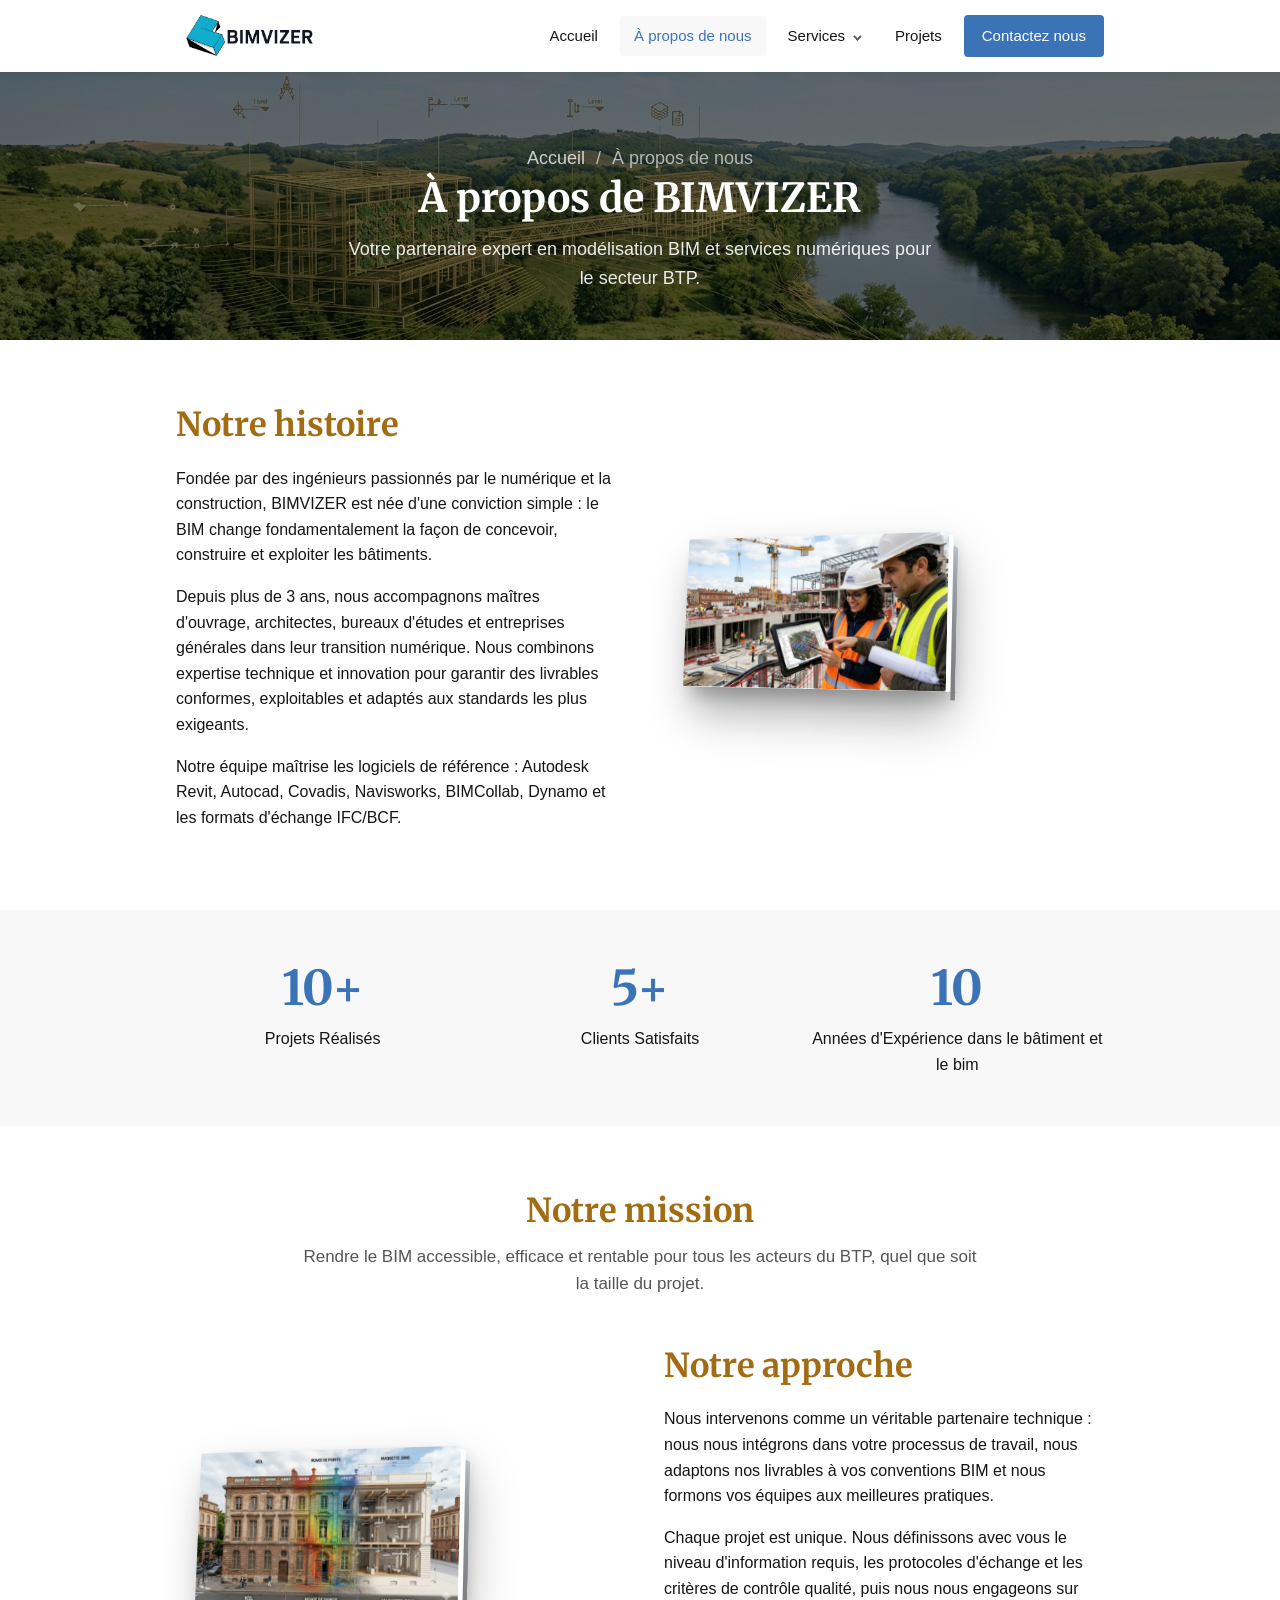
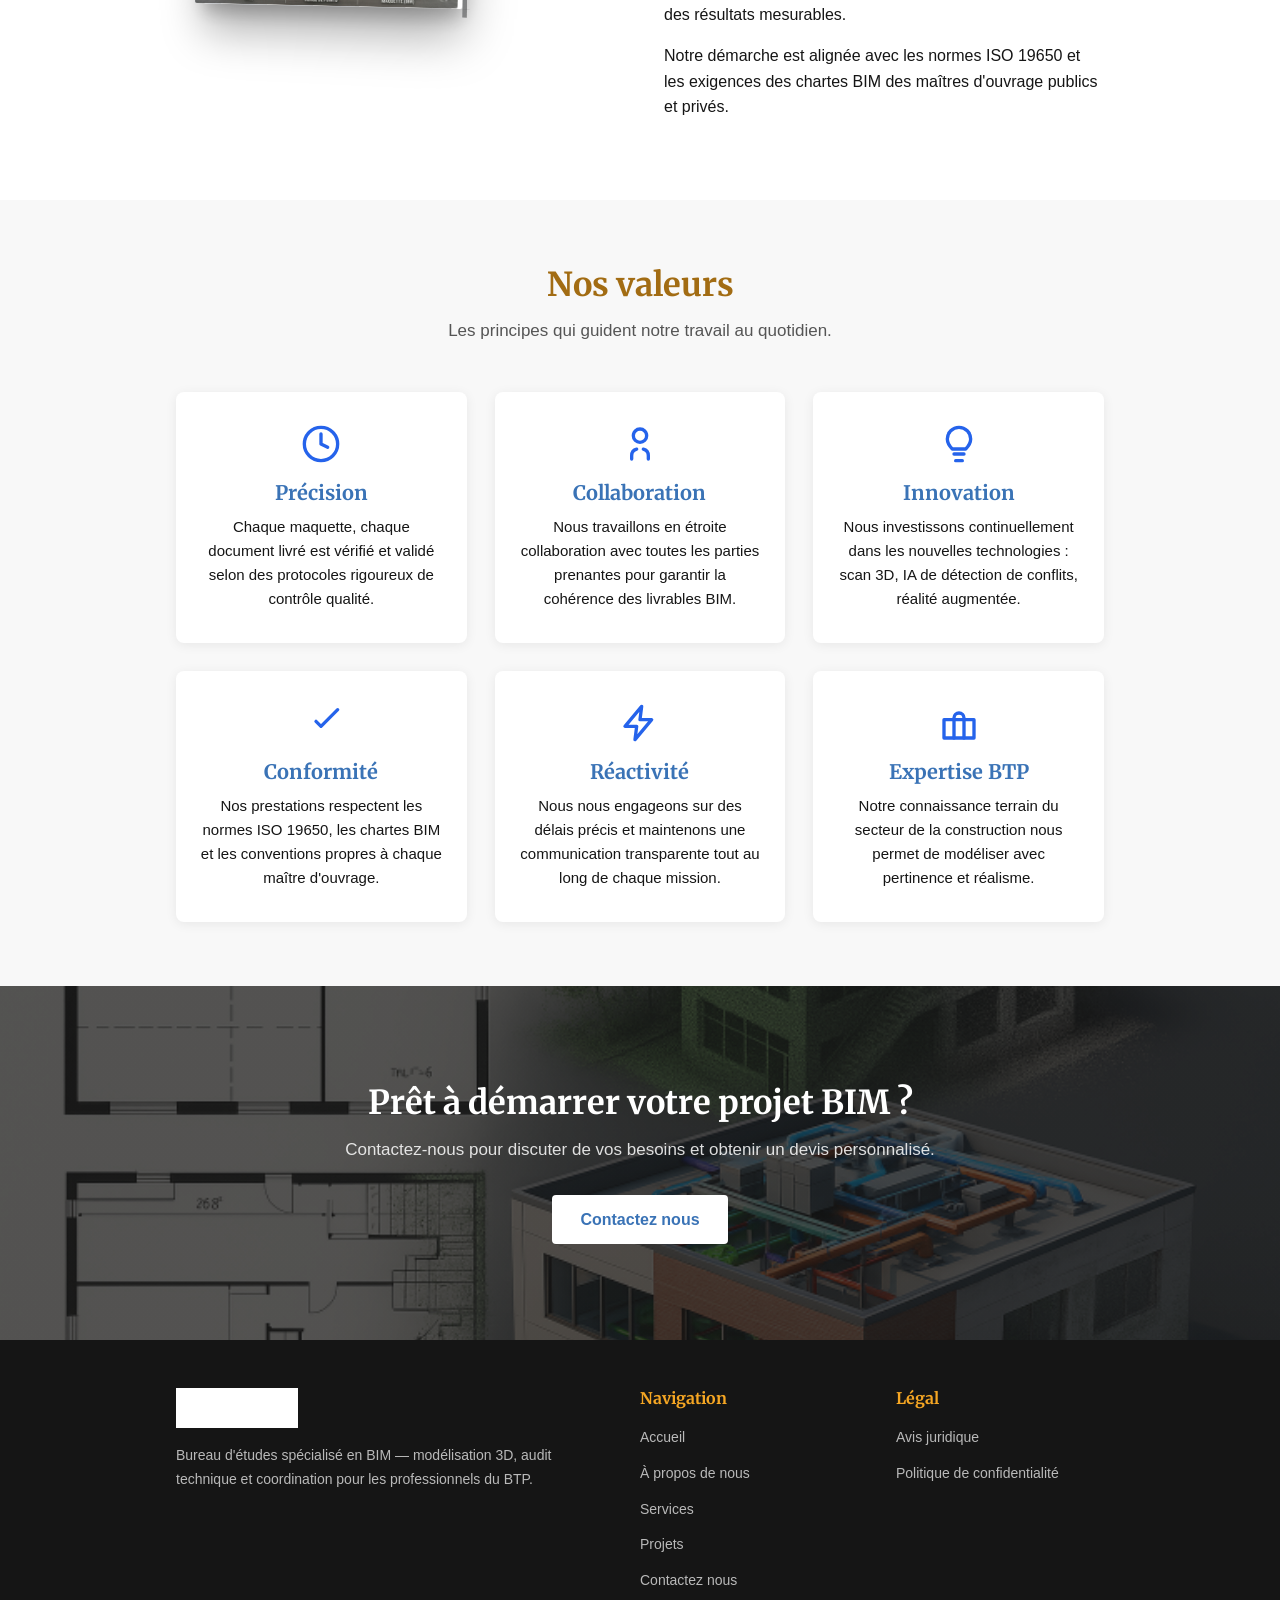
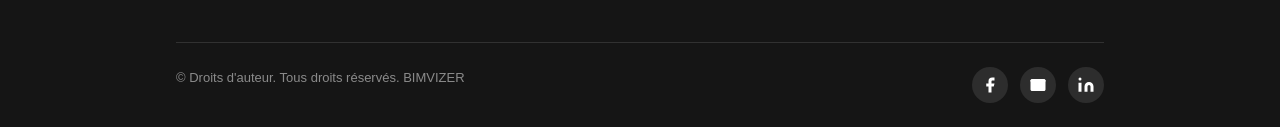
==== pages/a-propos.html @ ee9e4ab6 "ajout site BIMVIZER" ====
<!DOCTYPE html>
<html lang="fr-FR">
<head>
  <meta charset="UTF-8">
  <meta name="viewport" content="width=device-width, initial-scale=1">
  <title>À propos de nous — BIMVIZER</title>
  <meta name="description" content="Découvrez l'équipe et les valeurs de BIMVIZER, bureau d'études spécialisé en BIM.">
  <link rel="stylesheet" href="../css/style.css">
</head>
<body>

<!-- ===== HEADER ===== -->
<header class="site-header">
  <div class="header-inner">
    <a href="../index.html" class="logo-link">
      <img src="../assets/images/logo-nav.png" alt="BIMVIZER" height="48">
    </a>
    <input type="checkbox" id="nav-toggle" class="nav-toggle">
    <label for="nav-toggle" class="nav-toggle-label" aria-label="Menu">
      <span></span><span></span><span></span>
    </label>
    <nav class="site-nav" aria-label="Navigation principale">
      <a href="../index.html">Accueil</a>
      <a href="a-propos.html" class="active">À propos de nous</a>
      <div class="nav-dropdown">
        <a href="services.html">Services</a>
        <div class="nav-dropdown__menu">
          <a href="modelisation-3d.html">Modélisation 3D BIM</a>
          <a href="audit-bim.html">Audit & Contrôle qualité BIM</a>
          <a href="coordination-bim.html">Coordination BIM</a>
          <a href="services.html#releve">Relevé / Scan 3D</a>
        </div>
      </div>
      <a href="projets.html">Projets</a>
      <a href="contact.html" class="nav-cta">Contactez nous</a>
    </nav>
  </div>
</header>

<!-- ===== PAGE HERO ===== -->
<section class="page-hero">
  <div class="container">
    <p class="breadcrumb"><a href="../index.html">Accueil</a> <span>/</span> À propos de nous</p>
    <h1>À propos de BIMVIZER</h1>
    <p>Votre partenaire expert en modélisation BIM et services numériques pour le secteur BTP.</p>
  </div>
</section>

<!-- ===== QUI SOMMES-NOUS ===== -->
<section class="section section--white">
  <div class="container">
    <div class="about-grid">
      <div class="about-text fade-up">
        <h2>Notre histoire</h2>
        <p>Fondée par des ingénieurs passionnés par le numérique et la construction, BIMVIZER est née d'une conviction simple&nbsp;: le BIM change fondamentalement la façon de concevoir, construire et exploiter les bâtiments.</p>
        <p>Depuis plus de 3 ans, nous accompagnons maîtres d'ouvrage, architectes, bureaux d'études et entreprises générales dans leur transition numérique. Nous combinons expertise technique et innovation pour garantir des livrables conformes, exploitables et adaptés aux standards les plus exigeants.</p>
        <p>Notre équipe maîtrise les logiciels de référence&nbsp;: Autodesk Revit, Autocad, Covadis, Navisworks, BIMCollab, Dynamo et les formats d'échange IFC/BCF.</p>
      </div>
      <div class="about-images fade-up">
        <div class="img-3d-wrap">
          <img src="../assets/images/team-bim.png" alt="Équipe BIMVIZER sur chantier">
        </div>
      </div>
    </div>
  </div>
</section>

<!-- ===== STATS ===== -->
<section class="stats-section">
  <div class="container">
    <div class="stats-grid">
      <div class="stat-item fade-up">
        <h2>10+</h2>
        <p>Projets Réalisés</p>
      </div>
      <div class="stat-item fade-up">
        <h2>5+</h2>
        <p>Clients Satisfaits</p>
      </div>
      <div class="stat-item fade-up">
        <h2>10</h2>
        <p>Années d'Expérience dans le bâtiment et le bim</p>
      </div>
    </div>
  </div>
</section>

<!-- ===== NOTRE MISSION ===== -->
<section class="section section--white">
  <div class="container">
    <div class="section-title fade-up">
      <h2>Notre mission</h2>
      <p>Rendre le BIM accessible, efficace et rentable pour tous les acteurs du BTP, quel que soit la taille du projet.</p>
    </div>
    <div class="about-grid" style="align-items:center">
      <div class="about-images fade-up">
        <div class="img-3d-wrap">
          <img src="../assets/images/scan3d.png" alt="Scan 3D et réalité BIM">
        </div>
      </div>
      <div class="about-text fade-up">
        <h2>Notre approche</h2>
        <p>Nous intervenons comme un véritable partenaire technique&nbsp;: nous nous intégrons dans votre processus de travail, nous adaptons nos livrables à vos conventions BIM et nous formons vos équipes aux meilleures pratiques.</p>
        <p>Chaque projet est unique. Nous définissons avec vous le niveau d'information requis, les protocoles d'échange et les critères de contrôle qualité, puis nous nous engageons sur des résultats mesurables.</p>
        <p>Notre démarche est alignée avec les normes ISO 19650 et les exigences des chartes BIM des maîtres d'ouvrage publics et privés.</p>
      </div>
    </div>
  </div>
</section>

<!-- ===== NOS VALEURS ===== -->
<section class="section section--light">
  <div class="container">
    <div class="section-title fade-up">
      <h2>Nos valeurs</h2>
      <p>Les principes qui guident notre travail au quotidien.</p>
    </div>
    <div class="values-grid">
      <div class="value-card fade-up">
        <div class="value-card__icon">
          <svg width="40" height="40" fill="none" stroke="#2563eb" stroke-width="2" stroke-linecap="round" stroke-linejoin="round" viewBox="0 0 24 24">
            <circle cx="12" cy="12" r="10"/>
            <path d="M12 6v6l4 2"/>
          </svg>
        </div>
        <h3>Précision</h3>
        <p>Chaque maquette, chaque document livré est vérifié et validé selon des protocoles rigoureux de contrôle qualité.</p>
      </div>
      <div class="value-card fade-up">
        <div class="value-card__icon">
          <svg width="40" height="40" fill="none" stroke="#2563eb" stroke-width="2" stroke-linecap="round" stroke-linejoin="round" viewBox="0 0 24 24">
            <path d="M17 21v-2a4 4 0 0 0-3-3.87"/>
            <path d="M7 21v-2a4 4 0 0 1 3-3.87"/>
            <circle cx="12" cy="7" r="4"/>
          </svg>
        </div>
        <h3>Collaboration</h3>
        <p>Nous travaillons en étroite collaboration avec toutes les parties prenantes pour garantir la cohérence des livrables BIM.</p>
      </div>
      <div class="value-card fade-up">
        <div class="value-card__icon">
          <svg width="40" height="40" fill="none" stroke="#2563eb" stroke-width="2" stroke-linecap="round" stroke-linejoin="round" viewBox="0 0 24 24">
            <path d="M9 18h6"/>
            <path d="M10 22h4"/>
            <path d="M12 2a7 7 0 0 1 7 7c0 3-2 5-3 6H8c-1-1-3-3-3-6a7 7 0 0 1 7-7z"/>
          </svg>
        </div>
        <h3>Innovation</h3>
        <p>Nous investissons continuellement dans les nouvelles technologies&nbsp;: scan 3D, IA de détection de conflits, réalité augmentée.</p>
      </div>
      <div class="value-card fade-up">
        <div class="value-card__icon">
          <svg width="40" height="40" fill="none" stroke="#2563eb" stroke-width="2" stroke-linecap="round" stroke-linejoin="round" viewBox="0 0 24 24">
            <path d="M9 11l3 3L22 4"/>
          </svg>
        </div>
        <h3>Conformité</h3>
        <p>Nos prestations respectent les normes ISO 19650, les chartes BIM et les conventions propres à chaque maître d'ouvrage.</p>
      </div>
      <div class="value-card fade-up">
        <div class="value-card__icon">
          <svg width="40" height="40" fill="none" stroke="#2563eb" stroke-width="2" stroke-linecap="round" stroke-linejoin="round" viewBox="0 0 24 24">
            <path d="M13 2L3 14h7l-1 8 10-12h-7l1-8z"/>
          </svg>
        </div>
        <h3>Réactivité</h3>
        <p>Nous nous engageons sur des délais précis et maintenons une communication transparente tout au long de chaque mission.</p>
      </div>
      <div class="value-card fade-up">
        <div class="value-card__icon">
          <svg width="40" height="40" fill="none" stroke="#2563eb" stroke-width="2" stroke-linecap="round" stroke-linejoin="round" viewBox="0 0 24 24">
            <rect x="3" y="10" width="18" height="11"/>
            <path d="M9 21V9a3 3 0 0 1 6 0v12"/>
          </svg>
        </div>
        <h3>Expertise BTP</h3>
        <p>Notre connaissance terrain du secteur de la construction nous permet de modéliser avec pertinence et réalisme.</p>
      </div>
    </div>
  </div>
</section>

<!-- ===== CTA ===== -->
<section class="service-section service-section--overlay">
  <div class="container" style="text-align:center;padding:32px 0">
    <div class="section-title section-title--white fade-up" style="margin-bottom:32px">
      <h2>Prêt à démarrer votre projet BIM&nbsp;?</h2>
      <p>Contactez-nous pour discuter de vos besoins et obtenir un devis personnalisé.</p>
    </div>
    <a href="contact.html" class="btn btn--white fade-up">Contactez nous</a>
  </div>
</section>

<!-- ===== FOOTER ===== -->
<footer class="site-footer">
  <div class="footer-inner">
    <div class="footer-top">
      <div class="footer-brand">
        <img src="../assets/images/logo-nav.png" alt="BIMVIZER">
        <p>Bureau d'études spécialisé en BIM&nbsp;— modélisation 3D, audit technique et coordination pour les professionnels du BTP.</p>
      </div>
      <div class="footer-col">
        <h4>Navigation</h4>
        <ul>
          <li><a href="../index.html">Accueil</a></li>
          <li><a href="a-propos.html">À propos de nous</a></li>
          <li><a href="services.html">Services</a></li>
          <li><a href="projets.html">Projets</a></li>
          <li><a href="contact.html">Contactez nous</a></li>
        </ul>
      </div>
      <div class="footer-col">
        <h4>Légal</h4>
        <ul>
          <li><a href="#">Avis juridique</a></li>
          <li><a href="#">Politique de confidentialité</a></li>
        </ul>
      </div>
    </div>
    <div class="footer-bottom">
      <p class="footer-copy">&copy; Droits d'auteur. Tous droits réservés. BIMVIZER</p>
      <div class="social-links">
        <a href="https://www.facebook.com/" target="_blank" rel="noopener" aria-label="Facebook">
          <svg viewBox="0 0 24 24"><path d="M18 2h-3a5 5 0 0 0-5 5v3H7v4h3v8h4v-8h3l1-4h-4V7a1 1 0 0 1 1-1h3z"/></svg>
        </a>
        <a href="mailto:etudes@bimvizer.com" aria-label="Email">
          <svg viewBox="0 0 24 24"><path d="M4 4h16c1.1 0 2 .9 2 2v12c0 1.1-.9 2-2 2H4c-1.1 0-2-.9-2-2V6c0-1.1.9-2 2-2z"/><polyline points="22,6 12,13 2,6" style="fill:none;stroke:currentColor;stroke-width:2"/></svg>
        </a>
        <a href="https://www.linkedin.com/" target="_blank" rel="noopener" aria-label="LinkedIn">
          <svg viewBox="0 0 24 24"><path d="M16 8a6 6 0 0 1 6 6v7h-4v-7a2 2 0 0 0-2-2 2 2 0 0 0-2 2v7h-4v-7a6 6 0 0 1 6-6z"/><rect x="2" y="9" width="4" height="12"/><circle cx="4" cy="4" r="2"/></svg>
        </a>
      </div>
    </div>
  </div>
</footer>

<script>
(function(){
  var els = document.querySelectorAll('.fade-up');
  if (!('IntersectionObserver' in window)) { els.forEach(function(el){ el.classList.add('is-visible'); }); return; }
  var io = new IntersectionObserver(function(entries){
    entries.forEach(function(e){ if(e.isIntersecting){ e.target.classList.add('is-visible'); io.unobserve(e.target); } });
  }, { threshold: 0.1 });
  els.forEach(function(el){ io.observe(el); });
})();
</script>
</body>
</html>
---- css/style.css ----
/* ============================================================
   BIMVIZER — Design System
   Couleurs:  bg=#f8f8f8  text=#151515  primary=#3a73b6
              gold=#a26c13  footer-gold=#F5A623  footer-bg=#151515
   Polices:   Arial (body)  Merriweather (headings)
   Max-width: 960px (content)
   ============================================================ */

@import url('https://fonts.googleapis.com/css2?family=Merriweather:wght@300;400;700&display=swap');

/* ---- Reset ---- */
*, *::before, *::after { box-sizing: border-box; margin: 0; padding: 0; }
img { max-width: 100%; height: auto; display: block; }
a { text-decoration: none; color: inherit; }
ul { list-style: none; }

/* ---- Root tokens ---- */
:root {
  --bg:          #f8f8f8;
  --text:        #151515;
  --primary:     #3a73b6;
  --gold:        #a26c13;
  --footer-gold: #F5A623;
  --footer-bg:   #151515;
  --teal:        #50E3C2;
  --white:       #ffffff;
  --max-w:       960px;
  --radius:      4px;
  --transition:  0.25s ease;
}

/* ---- Base ---- */
html { scroll-behavior: smooth; }
body {
  font-family: Arial, Helvetica, sans-serif;
  font-size: 16px;
  line-height: 1.6;
  color: var(--text);
  background: var(--bg);
}
h1, h2, h3, h4, h5, h6 {
  font-family: 'Merriweather', Georgia, serif;
  line-height: 1.25;
}
h1 { font-size: 40px; }
h2 { font-size: 33px; }
h3 { font-size: 28px; }
h4 { font-size: 23px; }
h5 { font-size: 19px; }
h6 { font-size: 16px; }
p { margin-bottom: 1em; }
p:last-child { margin-bottom: 0; }

/* ---- Layout helpers ---- */
.container {
  width: 100%;
  max-width: var(--max-w);
  margin: 0 auto;
  padding: 0 16px;
}
.section { padding: 64px 0; }
.section--white  { background: var(--white); color: var(--text); }
.section--light  { background: var(--bg);    color: var(--text); }
.section--dark   { background: var(--footer-bg); color: var(--white); }

/* ---- Buttons ---- */
.btn {
  display: inline-block;
  padding: 12px 28px;
  border-radius: var(--radius);
  font-family: Arial, sans-serif;
  font-size: 16px;
  font-weight: 600;
  cursor: pointer;
  transition: opacity var(--transition), background var(--transition);
  border: none;
}
.btn--primary {
  background: var(--primary);
  color: var(--white);
}
.btn--primary:hover { opacity: 0.88; }
.btn--ghost {
  background: transparent;
  color: var(--primary);
  border: 2px solid var(--primary);
}
.btn--ghost:hover { background: var(--primary); color: var(--white); }
.btn--white {
  background: var(--white);
  color: var(--primary);
}
.btn--white:hover { background: var(--bg); }

/* ---- Grid ---- */
.row {
  display: flex;
  flex-wrap: wrap;
  gap: 32px;
  align-items: center;
}
.row--reverse { flex-direction: row-reverse; }
.col-6 { flex: 0 0 calc(50% - 16px); max-width: calc(50% - 16px); }
.col-4 { flex: 0 0 calc(33.333% - 22px); max-width: calc(33.333% - 22px); }
.col-3 { flex: 0 0 calc(25% - 24px); max-width: calc(25% - 24px); }
.col-12 { flex: 0 0 100%; max-width: 100%; }

/* ============================================================
   HEADER / NAV
   ============================================================ */
.site-header {
  position: sticky;
  top: 0;
  z-index: 1000;
  background: var(--white);
  box-shadow: 0 2px 8px rgba(0,0,0,0.08);
}
.header-inner {
  display: flex;
  align-items: center;
  justify-content: space-between;
  height: 72px;
  max-width: var(--max-w);
  margin: 0 auto;
  padding: 0 16px;
}
.logo-link img {
  height: 48px;
  width: auto;
}

/* Nav */
.site-nav { display: flex; align-items: center; gap: 8px; }
.site-nav a {
  padding: 8px 14px;
  border-radius: var(--radius);
  font-size: 15px;
  color: var(--text);
  transition: background var(--transition), color var(--transition);
}
.site-nav a:hover,
.site-nav a.active { background: var(--bg); color: var(--primary); }
.site-nav a.nav-cta {
  background: var(--primary);
  color: var(--white);
  padding: 9px 18px;
}
.site-nav a.nav-cta:hover { opacity: 0.88; }

/* Hamburger */
.nav-toggle { display: none; }
.nav-toggle-label {
  display: none;
  flex-direction: column;
  gap: 5px;
  cursor: pointer;
  padding: 4px;
}
.nav-toggle-label span {
  display: block;
  width: 26px;
  height: 2px;
  background: var(--text);
  transition: all var(--transition);
}

/* ============================================================
   HERO
   ============================================================ */
.hero {
  position: relative;
  min-height: 560px;
  display: flex;
  align-items: center;
  background:
    linear-gradient(rgba(0,0,0,0.55), rgba(0,0,0,0.55)),
    url('../assets/images/nature.png') center/cover no-repeat;
  color: var(--white);
  padding: 80px 0;
}
.hero .container { position: relative; z-index: 1; }
.hero__inner { max-width: 600px; }
.hero h1 {
  color: var(--white);
  font-size: 40px;
  margin-bottom: 20px;
}
.hero p {
  font-size: 18px;
  opacity: 0.92;
  margin-bottom: 32px;
}

/* ============================================================
   ABOUT SECTION
   ============================================================ */
.about-grid {
  display: grid;
  grid-template-columns: 1fr 1fr;
  gap: 48px;
  align-items: center;
}
.about-text h2 { color: var(--gold); margin-bottom: 20px; }
.about-text p  { color: var(--text); margin-bottom: 16px; }
.about-text .btn { margin-top: 8px; }
.about-images {
  display: grid;
  grid-template-columns: 3fr 1fr;
  gap: 16px;
  align-items: start;
  perspective: 1000px;
  padding: 24px 40px 48px 16px;
}

/* ── 3D parallelepiped block effect ─────────────────────────── */
.img-3d-wrap {
  position: relative;
  display: block;
  border-radius: 2px;
  transform: rotateY(-18deg) rotateX(5deg);
  transform-style: preserve-3d;
  box-shadow:
    0 24px 48px rgba(0, 0, 0, 0.34),
    0 8px 18px rgba(0, 0, 0, 0.22);
  transition: transform 0.35s ease, box-shadow 0.35s ease;
  will-change: transform;
}
.img-3d-wrap::before,
.img-3d-wrap::after {
  content: "";
  position: absolute;
  pointer-events: none;
  background: linear-gradient(135deg, rgba(58,115,182,0.22), rgba(21,21,21,0.42));
  transform-style: preserve-3d;
}
.img-3d-wrap::before {
  top: 10px;
  right: -18px;
  width: 18px;
  height: calc(100% - 2px);
  transform: rotateY(90deg);
  transform-origin: left center;
  filter: brightness(0.72);
}
.img-3d-wrap::after {
  left: 9px;
  bottom: -18px;
  width: calc(100% - 1px);
  height: 18px;
  transform: rotateX(90deg);
  transform-origin: center top;
  filter: brightness(0.62);
}
.img-3d-wrap:hover {
  transform: rotateY(-10deg) rotateX(3deg);
  box-shadow:
    0 20px 40px rgba(0, 0, 0, 0.3),
    0 5px 15px rgba(0, 0, 0, 0.2);
}
.img-3d-wrap--secondary {
  margin-top: 52px;
  box-shadow:
    0 20px 38px rgba(0, 0, 0, 0.3),
    0 6px 14px rgba(0, 0, 0, 0.2);
}
.img-3d-wrap img {
  position: relative;
  z-index: 2;
  display: block;
  width: 100%;
  height: 100%;
  object-fit: cover;
  border-radius: 2px;
  transform: translateZ(18px);
}

/* ============================================================
   STATS STRIP
   ============================================================ */
.stats-section { padding: 48px 0; background: var(--bg); }
.stats-grid {
  display: grid;
  grid-template-columns: repeat(3, 1fr);
  gap: 24px;
  text-align: center;
}
.stat-item h2 {
  color: var(--primary);
  font-size: 48px;
  font-weight: 700;
  margin-bottom: 8px;
}
.stat-item p { color: var(--text); font-size: 16px; }

/* ============================================================
   SERVICE SECTIONS (alternating image/text)
   ============================================================ */
.service-section { padding: 64px 0; }
.service-section--overlay {
  position: relative;
  background-color: #50E3C2;
  background-image:
    linear-gradient(rgba(21,21,21,0.72), rgba(21,21,21,0.72)),
    var(--service-bg-img, url('../assets/images/hero-bg.png'));
  background-size: cover;
  background-position: center;
  color: var(--white);
}
.service-section--overlay h2 { color: var(--white); }
.service-section--overlay p  { color: rgba(255,255,255,0.9); }

.service-layout {
  display: grid;
  grid-template-columns: 1fr 1fr;
  gap: 48px;
  align-items: center;
}
.service-layout--reverse { direction: rtl; }
.service-layout--reverse > * { direction: ltr; }

.service-text h2 { color: var(--gold); margin-bottom: 16px; }
.service-section--overlay .service-text h2 { color: var(--white); }
.service-text p  { margin-bottom: 16px; }
.service-text .btn { margin-top: 8px; }
.service-image img {
  width: 100%;
  border-radius: var(--radius);
  object-fit: cover;
  max-height: 420px;
}

/* ============================================================
   SERVICES CARDS PAGE
   ============================================================ */
.services-grid {
  display: grid;
  grid-template-columns: repeat(2, 1fr);
  gap: 32px;
  margin-top: 40px;
}
.service-card {
  background: var(--white);
  border-radius: 8px;
  overflow: hidden;
  box-shadow: 0 2px 12px rgba(0,0,0,0.07);
  transition: transform var(--transition), box-shadow var(--transition);
}
.service-card:hover {
  transform: translateY(-4px);
  box-shadow: 0 8px 24px rgba(0,0,0,0.12);
}
.service-card__img { aspect-ratio: 16/9; object-fit: cover; width: 100%; }
.service-card__body { padding: 24px; }
.service-card__body h3 { color: var(--primary); margin-bottom: 10px; }
.service-card__body p  { color: var(--text); font-size: 15px; margin-bottom: 16px; }

/* ============================================================
   PROJECTS GRID
   ============================================================ */
.projects-grid {
  display: grid;
  grid-template-columns: repeat(3, 1fr);
  gap: 28px;
  margin-top: 40px;
}
.project-card {
  background: var(--white);
  border-radius: 8px;
  overflow: hidden;
  box-shadow: 0 2px 12px rgba(0,0,0,0.07);
  transition: transform var(--transition);
}
.project-card:hover { transform: translateY(-4px); }
.project-card__img { aspect-ratio: 4/3; object-fit: cover; width: 100%; }
.project-card__body { padding: 20px; }
.project-card__body h3 { color: var(--primary); font-size: 20px; margin-bottom: 8px; }
.project-card__meta { font-size: 13px; color: #666; margin-bottom: 8px; }
.project-card__body p  { font-size: 15px; color: var(--text); }

/* ============================================================
   CONTACT
   ============================================================ */
.contact-grid {
  display: grid;
  grid-template-columns: 1fr 1fr;
  gap: 48px;
  align-items: start;
}
.contact-info h2 { color: var(--gold); margin-bottom: 24px; }
.contact-info-list { margin-bottom: 32px; }
.contact-info-list li {
  display: flex;
  align-items: flex-start;
  gap: 12px;
  margin-bottom: 16px;
  font-size: 16px;
}
.contact-info-list li span.icon {
  font-size: 20px;
  flex-shrink: 0;
  margin-top: 2px;
}
.map-wrapper {
  width: 100%;
  border-radius: var(--radius);
  overflow: hidden;
  margin-top: 16px;
}
.map-wrapper img { width: 100%; }

/* Form */
.contact-form h2 { color: var(--gold); margin-bottom: 24px; }
.form-group { margin-bottom: 20px; }
.form-group label {
  display: block;
  font-size: 14px;
  font-weight: 600;
  margin-bottom: 6px;
  color: var(--text);
}
.form-group .required { color: #c00; }
.form-control {
  width: 100%;
  padding: 12px 14px;
  border: 1px solid #d0d0d0;
  border-radius: var(--radius);
  font-family: Arial, sans-serif;
  font-size: 16px;
  color: var(--text);
  background: var(--white);
  transition: border-color var(--transition);
}
.form-control:focus {
  outline: none;
  border-color: var(--primary);
}
textarea.form-control { min-height: 140px; resize: vertical; }
.form-check {
  display: flex;
  align-items: flex-start;
  gap: 10px;
  margin-bottom: 20px;
}
.form-check input { margin-top: 3px; flex-shrink: 0; }
.form-check label { font-size: 14px; color: var(--text); }
.form-submit { text-align: left; }
.form-msg { margin-top: 12px; font-size: 14px; }
.form-msg--error { color: #c00; }
.form-msg--success { color: #2a7a2a; }

/* ============================================================
   PAGE HERO (inner pages)
   ============================================================ */
.page-hero {
  padding: 72px 0 48px;
  background:
    linear-gradient(rgba(0,0,0,0.55), rgba(0,0,0,0.55)),
    url('../assets/images/nature.png') center/cover no-repeat;
  color: var(--white);
  text-align: center;
}
.page-hero h1 { color: var(--white); margin-bottom: 12px; }
.page-hero p  { font-size: 18px; opacity: 0.9; max-width: 600px; margin: 0 auto; }

/* Breadcrumb */
.breadcrumb {
  font-size: 14px;
  color: rgba(255,255,255,0.7);
  margin-bottom: 16px;
}
.breadcrumb a { color: rgba(255,255,255,0.85); }
.breadcrumb a:hover { color: var(--white); }
.breadcrumb span { margin: 0 6px; }

/* ============================================================
   SECTION TITLE BLOCK
   ============================================================ */
.section-title { text-align: center; margin-bottom: 48px; }
.section-title h2 { color: var(--gold); margin-bottom: 12px; }
.section-title p  { font-size: 17px; color: #555; max-width: 680px; margin: 0 auto; }
.section-title--white h2 { color: var(--white); }
.section-title--white p  { color: rgba(255,255,255,0.85); }

/* ============================================================
   ABOUT PAGE — TEAM / VALUES
   ============================================================ */
.values-grid {
  display: grid;
  grid-template-columns: repeat(3, 1fr);
  gap: 28px;
  margin-top: 40px;
}
.value-card {
  text-align: center;
  padding: 32px 24px;
  background: var(--white);
  border-radius: 8px;
  box-shadow: 0 2px 12px rgba(0,0,0,0.07);
}
.value-card__icon {
  font-size: 40px;
  margin-bottom: 16px;
  display: flex;
  align-items: center;
  justify-content: center;
}
.value-card__icon svg { transition: transform 0.3s ease; }
.value-card:hover .value-card__icon svg { transform: scale(1.1); }

/* ---- Services nav (sticky, premium) ---- */
.service-card[id] { scroll-margin-top: 110px; }
section[id]       { scroll-margin-top: 90px;  }

.services-nav {
  position: sticky;
  top: 80px;
  z-index: 100;
  display: flex;
  gap: 12px;
  flex-wrap: wrap;
  justify-content: center;
  padding: 12px;
  margin-bottom: 32px;
  background: rgba(255,255,255,0.9);
  -webkit-backdrop-filter: blur(10px);
  backdrop-filter: blur(10px);
  border-radius: 12px;
  box-shadow: 0 10px 30px rgba(0,0,0,0.08);
}
.services-nav a {
  padding: 10px 16px;
  border-radius: 999px;
  text-decoration: none;
  font-weight: 500;
  font-size: 14px;
  background: #f1f5f9;
  color: #0f172a;
  transition: all 0.3s ease;
}
.services-nav a:hover {
  background: #2563eb;
  color: #fff;
  transform: translateY(-2px);
}
.services-nav a.active {
  background: #2563eb;
  color: #fff;
}

@media (max-width: 768px) {
  .services-nav {
    top: 64px;
    gap: 8px;
    padding: 10px;
  }
  .services-nav a { padding: 8px 12px; font-size: 13px; }
}

/* ---- Services nav dropdown (header) ---- */

.nav-dropdown { position: relative; display: inline-flex; align-items: center; }
.nav-dropdown > a::after {
  content: "";
  display: inline-block;
  width: 6px;
  height: 6px;
  margin-left: 8px;
  border-right: 2px solid currentColor;
  border-bottom: 2px solid currentColor;
  transform: rotate(45deg) translateY(-2px);
  opacity: 0.7;
}
.nav-dropdown__menu {
  position: absolute;
  top: 100%;
  left: 0;
  display: none;
  flex-direction: column;
  background: #fff;
  box-shadow: 0 6px 20px rgba(0,0,0,0.12);
  border-radius: var(--radius);
  min-width: 260px;
  padding: 6px;
  z-index: 100;
}
.nav-dropdown:hover .nav-dropdown__menu,
.nav-dropdown:focus-within .nav-dropdown__menu { display: flex; }
.nav-dropdown__menu a {
  white-space: nowrap;
  padding: 10px 14px;
  font-size: 14px;
  color: var(--text);
  border-radius: var(--radius);
  transition: background var(--transition), color var(--transition);
}
.nav-dropdown__menu a:hover { background: var(--bg); color: var(--primary); }

/* ---- Clients slider ---- */
.clients-slider {
  overflow: hidden;
  padding: 40px 0;
}
.clients-slider .slider-track {
  display: flex;
  gap: 60px;
  align-items: center;
  width: max-content;
  animation: clients-scroll 20s linear infinite;
}
.clients-slider .slider-track img {
  height: 60px;
  width: auto;
  object-fit: contain;
  filter: grayscale(100%);
  opacity: 0.8;
  transition: filter 0.3s ease, opacity 0.3s ease;
}
.clients-slider .slider-track img:hover {
  filter: grayscale(0);
  opacity: 1;
}
@keyframes clients-scroll {
  0%   { transform: translateX(0); }
  100% { transform: translateX(-50%); }
}
.value-card h3 { color: var(--primary); font-size: 20px; margin-bottom: 10px; }
.value-card p  { color: var(--text); font-size: 15px; }

.team-grid {
  display: grid;
  grid-template-columns: repeat(3, 1fr);
  gap: 32px;
  margin-top: 40px;
}
.team-card { text-align: center; }
.team-card__img {
  width: 140px; height: 140px;
  border-radius: 50%;
  object-fit: cover;
  margin: 0 auto 16px;
  background: var(--bg);
  border: 3px solid var(--primary);
}
.team-card h3 { color: var(--primary); margin-bottom: 4px; }
.team-card p  { font-size: 14px; color: #666; }

/* ============================================================
   AUDIT BIM PAGE
   ============================================================ */
.process-steps {
  counter-reset: steps;
  margin-top: 40px;
}
.process-step {
  display: grid;
  grid-template-columns: 56px 1fr;
  gap: 24px;
  align-items: start;
  margin-bottom: 32px;
}
.step-num {
  counter-increment: steps;
  width: 56px; height: 56px;
  border-radius: 50%;
  background: var(--primary);
  color: var(--white);
  display: flex;
  align-items: center;
  justify-content: center;
  font-family: 'Merriweather', serif;
  font-size: 22px;
  font-weight: 700;
  flex-shrink: 0;
}
.step-body h3 { color: var(--gold); margin-bottom: 8px; }

/* ============================================================
   FOOTER
   ============================================================ */
.site-footer {
  background: var(--footer-bg);
  color: var(--white);
  padding: 48px 0 24px;
}
.footer-inner {
  max-width: var(--max-w);
  margin: 0 auto;
  padding: 0 16px;
}
.footer-top {
  display: grid;
  grid-template-columns: 2fr 1fr 1fr;
  gap: 48px;
  padding-bottom: 40px;
  border-bottom: 1px solid rgba(255,255,255,0.12);
  margin-bottom: 24px;
}
.footer-brand img { height: 40px; width: auto; margin-bottom: 16px; filter: brightness(0) invert(1); }
.footer-brand p { font-size: 14px; color: rgba(255,255,255,0.7); line-height: 1.7; }
.footer-col h4 {
  font-family: 'Merriweather', serif;
  color: var(--footer-gold);
  font-size: 16px;
  margin-bottom: 16px;
}
.footer-col ul li { margin-bottom: 10px; }
.footer-col ul li a {
  font-size: 14px;
  color: rgba(255,255,255,0.7);
  transition: color var(--transition);
}
.footer-col ul li a:hover { color: var(--footer-gold); }
.footer-bottom {
  display: flex;
  align-items: center;
  justify-content: space-between;
  flex-wrap: wrap;
  gap: 12px;
}
.footer-copy { font-size: 13px; color: rgba(255,255,255,0.5); }
.social-links { display: flex; gap: 12px; }
.social-links a {
  width: 36px; height: 36px;
  border-radius: 50%;
  background: rgba(255,255,255,0.1);
  display: flex; align-items: center; justify-content: center;
  color: var(--white);
  font-size: 16px;
  transition: background var(--transition);
}
.social-links a:hover { background: var(--footer-gold); }
.social-links svg { width: 18px; height: 18px; fill: currentColor; }

/* ============================================================
   ANIMATIONS
   ============================================================ */
.fade-up {
  opacity: 0;
  transform: translateY(24px);
  transition: opacity 0.55s ease, transform 0.55s ease;
}
.fade-up.is-visible { opacity: 1; transform: translateY(0); }

/* ============================================================
   RESPONSIVE — TABLET (≤ 1024px)
   ============================================================ */
@media (max-width: 1024px) {
  h1 { font-size: 35px; }
  h2 { font-size: 29px; }
  h3 { font-size: 24px; }
  .about-grid,
  .service-layout,
  .contact-grid { grid-template-columns: 1fr; }
  .service-layout--reverse { direction: ltr; }
  .about-images { grid-template-columns: 1fr; padding: 16px 20px 32px 8px; }
  .about-images .img-3d-wrap--secondary { display: none; }
  .img-3d-wrap,
  .img-3d-wrap--secondary {
    transform: rotateX(4deg) rotateY(-8deg);
  }
  .img-3d-wrap:hover { transform: rotateX(3deg) rotateY(-6deg); }
  .footer-top { grid-template-columns: 1fr 1fr; }
  .projects-grid { grid-template-columns: repeat(2, 1fr); }
  .values-grid { grid-template-columns: repeat(2, 1fr); }
  .team-grid    { grid-template-columns: repeat(2, 1fr); }
}

/* ============================================================
   RESPONSIVE — MOBILE (≤ 768px)
   ============================================================ */
@media (max-width: 768px) {
  h1 { font-size: 30px; }
  h2 { font-size: 24px; }
  h3 { font-size: 20px; }
  .section { padding: 48px 0; }
  .hero { min-height: 420px; padding: 60px 0; }
  .hero h1 { font-size: 28px; }

  /* Mobile nav */
  .nav-toggle-label { display: flex; }
  .site-nav {
    display: none;
    position: absolute;
    top: 72px; left: 0; right: 0;
    background: var(--white);
    flex-direction: column;
    align-items: stretch;
    padding: 16px;
    box-shadow: 0 4px 12px rgba(0,0,0,0.1);
    gap: 4px;
  }
  .nav-toggle:checked ~ .site-nav { display: flex; }
  .site-nav a { padding: 12px 16px; border-radius: var(--radius); }

  /* Mobile dropdown: flatten inside the column nav */
  .nav-dropdown { display: flex; flex-direction: column; align-items: stretch; }
  .nav-dropdown > a::after { display: none; }
  .nav-dropdown__menu {
    position: static;
    display: flex;
    box-shadow: none;
    background: transparent;
    padding: 0 0 0 12px;
    min-width: 0;
  }
  .nav-dropdown__menu a { padding: 8px 12px; font-size: 14px; }

  .stats-grid { grid-template-columns: 1fr; gap: 32px; }
  .services-grid { grid-template-columns: 1fr; }
  .projects-grid { grid-template-columns: 1fr; }
  .values-grid   { grid-template-columns: 1fr; }
  .team-grid     { grid-template-columns: 1fr; }
  .footer-top    { grid-template-columns: 1fr; gap: 32px; }
  .footer-bottom { flex-direction: column; text-align: center; }
  .col-6, .col-4, .col-3 { flex: 0 0 100%; max-width: 100%; }
}
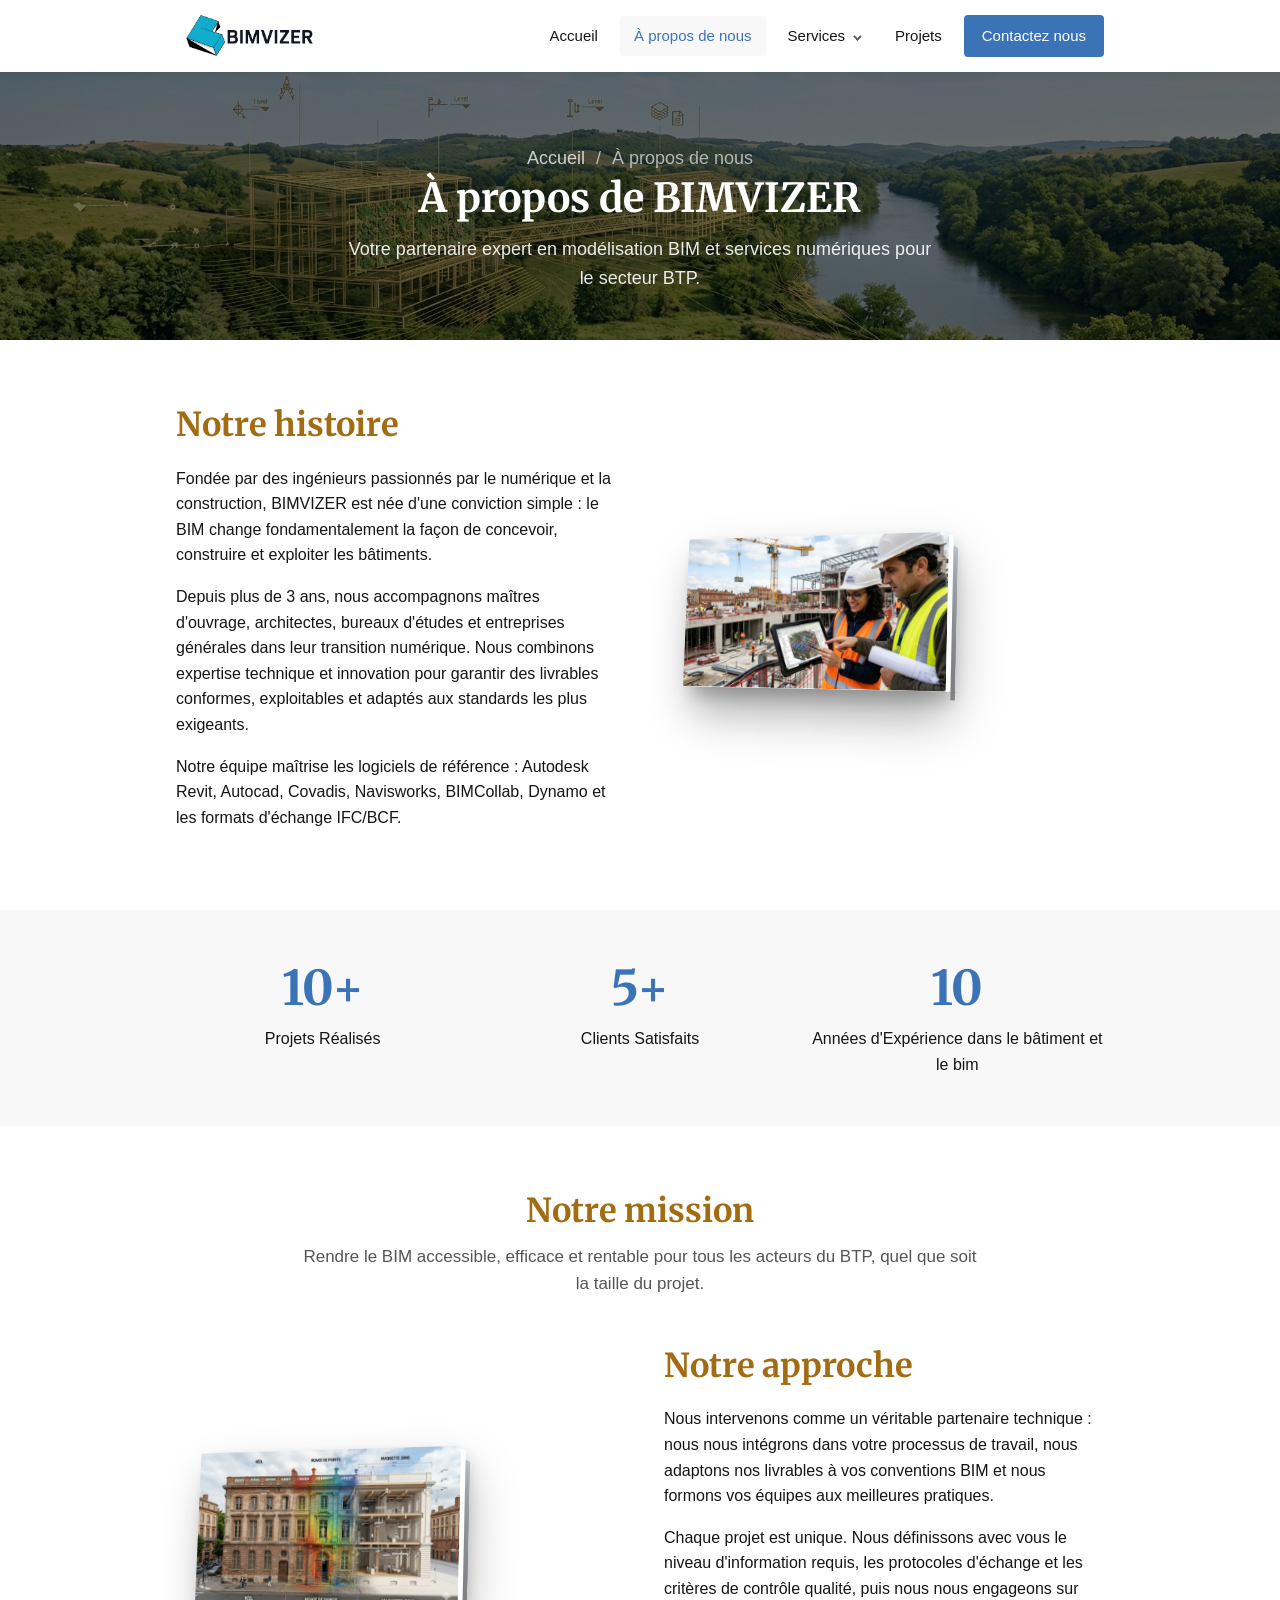
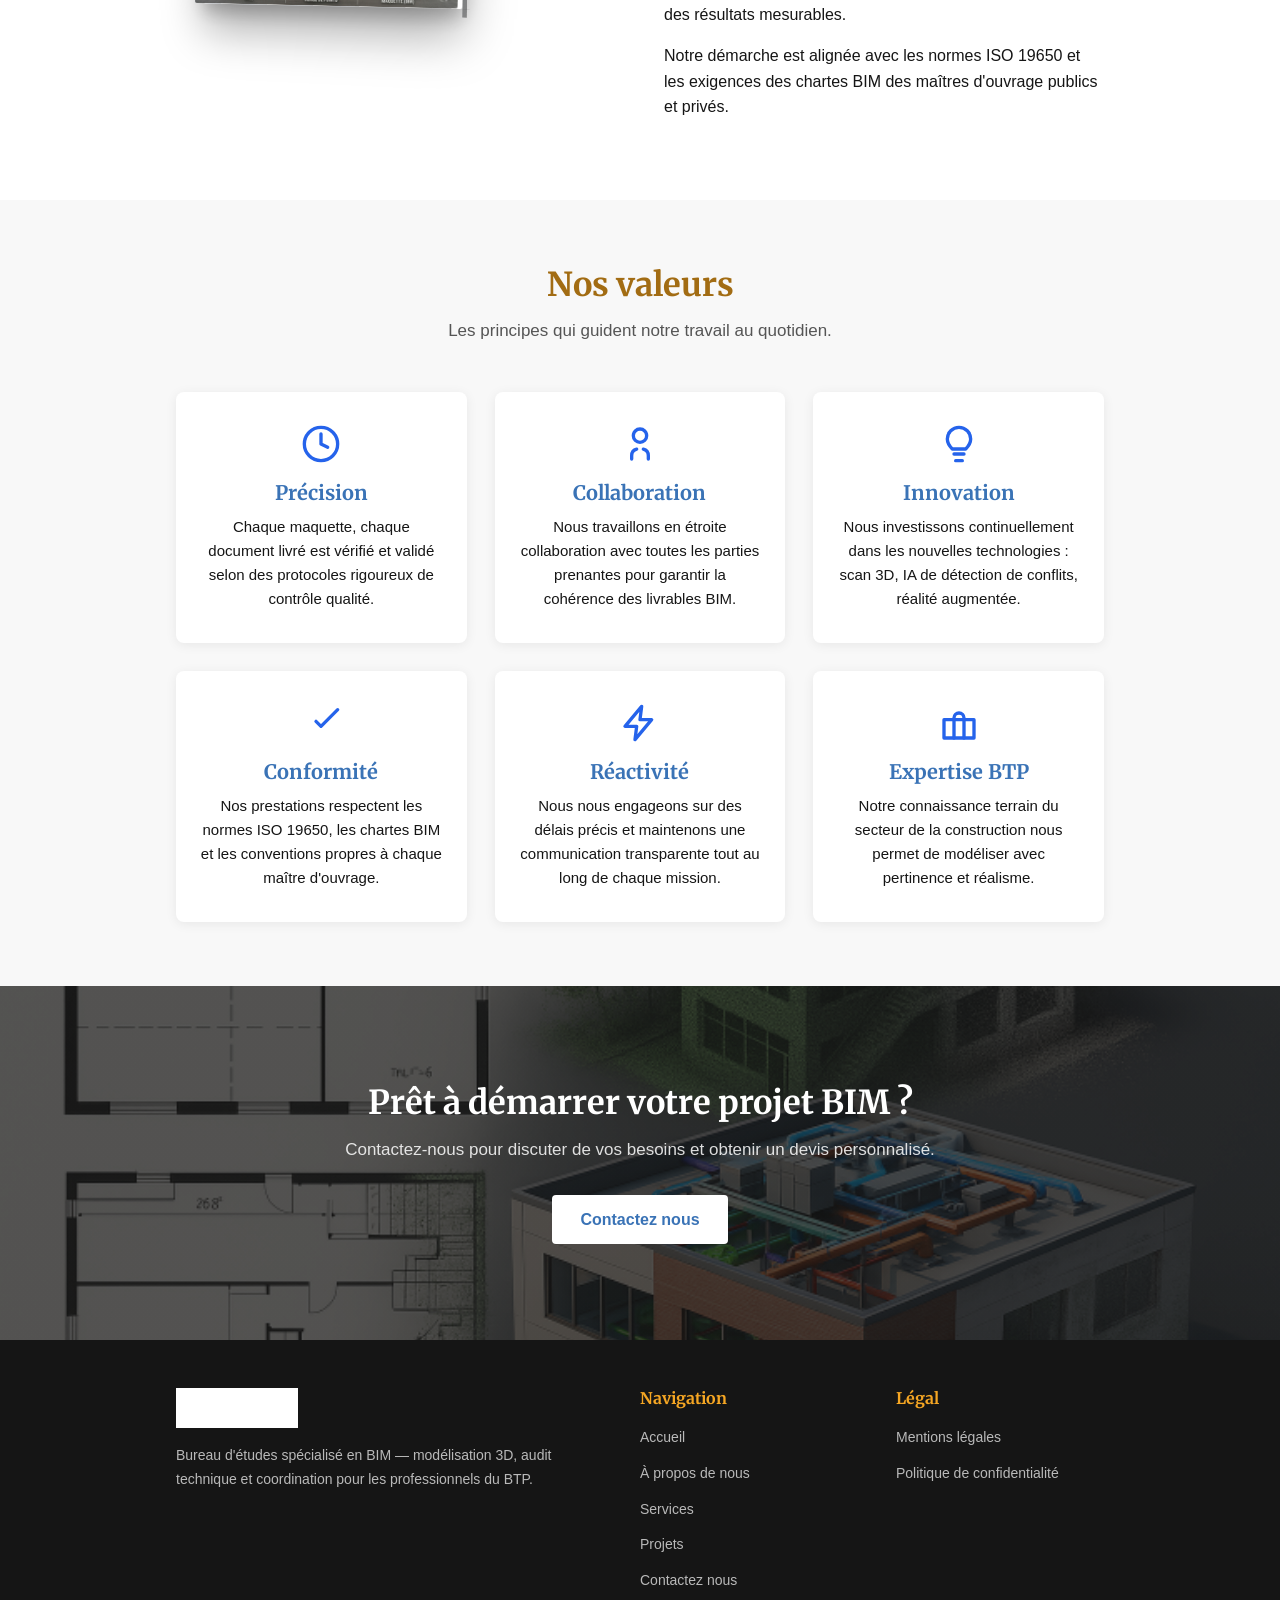
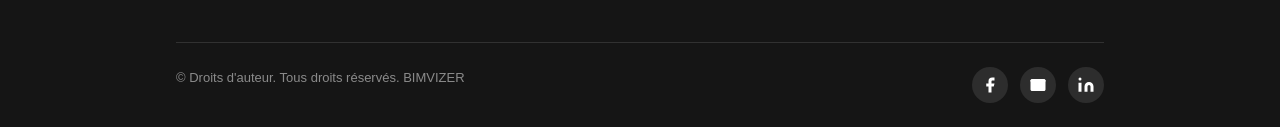
==== commit a5842a47: "confidentialité" ====
--- a/pages/a-propos.html
+++ b/pages/a-propos.html
@@ -212,8 +212,8 @@
       <div class="footer-col">
         <h4>Légal</h4>
         <ul>
-          <li><a href="#">Avis juridique</a></li>
-          <li><a href="#">Politique de confidentialité</a></li>
+          <li><a href="/pages/mentions-legales.html">Mentions légales</a></li>
+          <li><a href="/pages/politique-confidentialite.html">Politique de confidentialité</a></li>
         </ul>
       </div>
     </div>
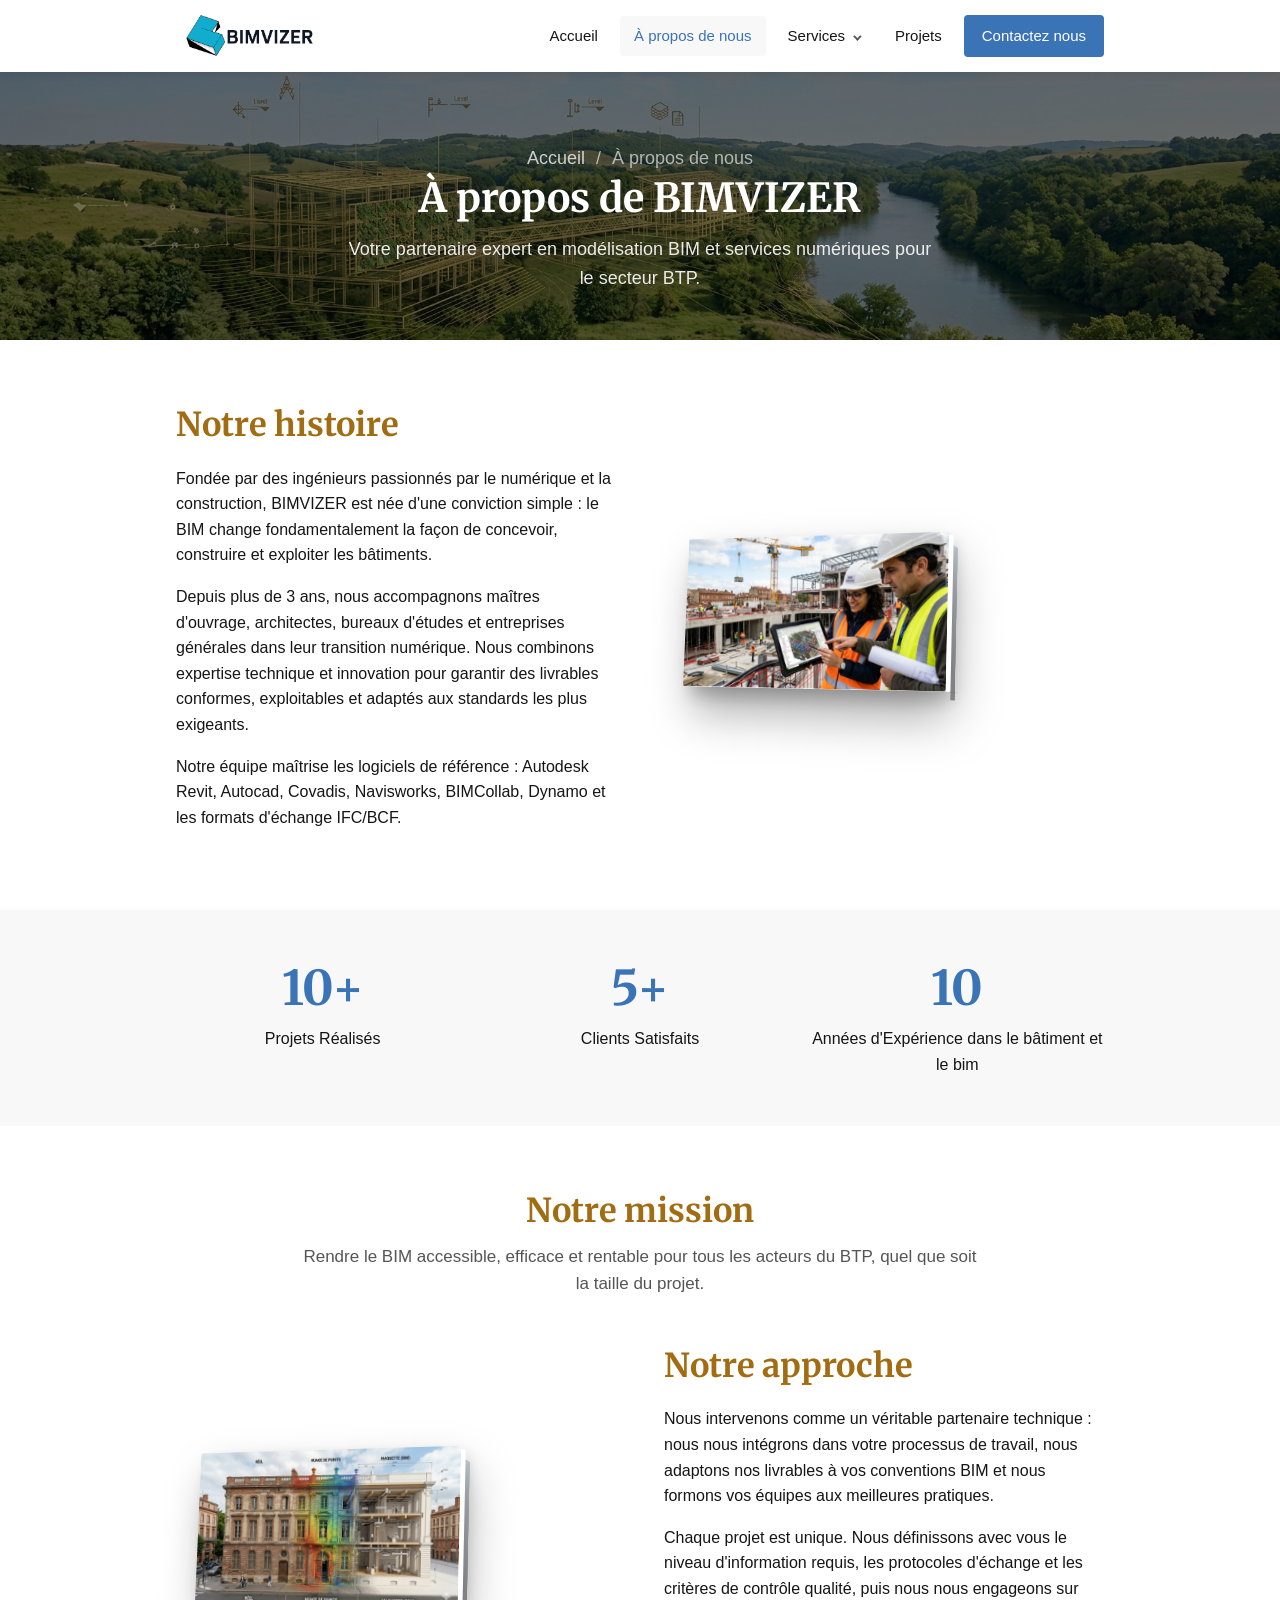
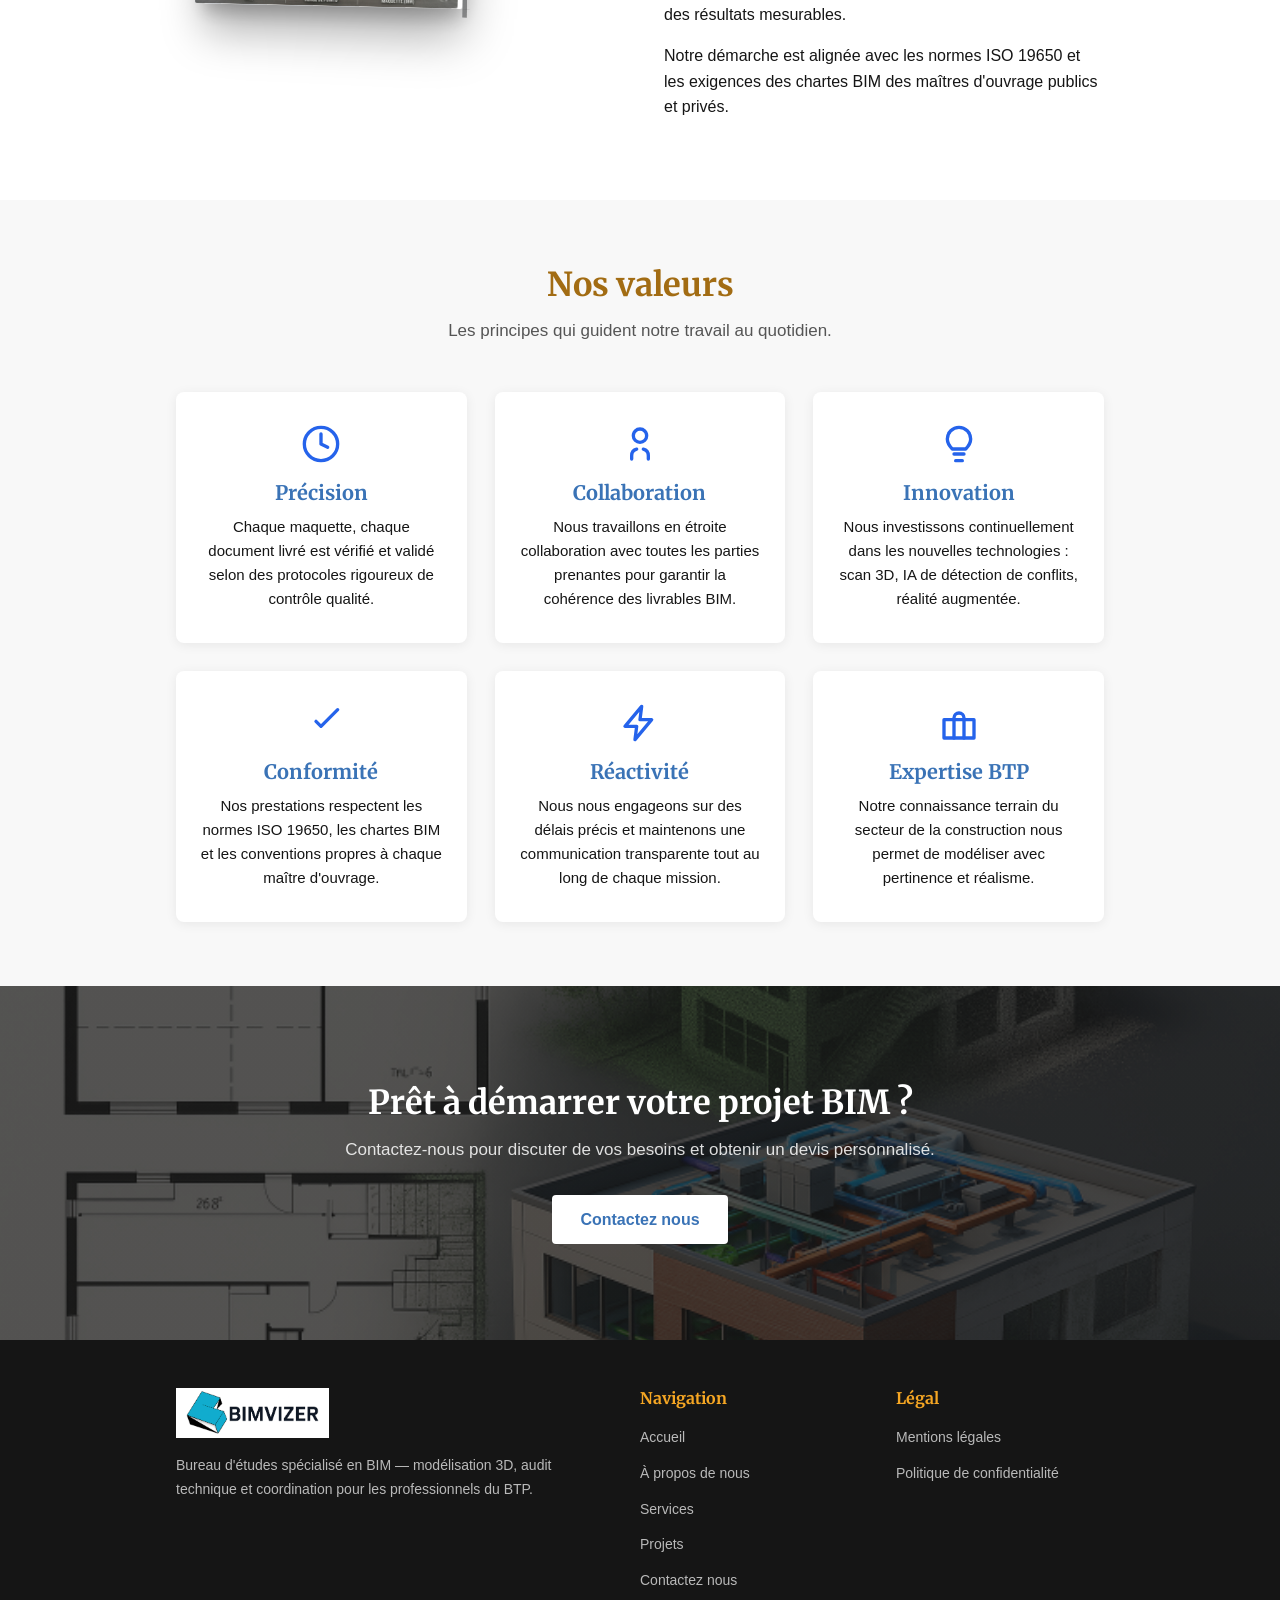
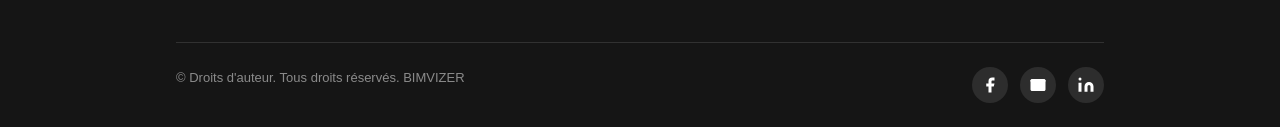
==== commit 73f5929d: "favicon" ====
--- a/pages/a-propos.html
+++ b/pages/a-propos.html
@@ -5,6 +5,7 @@
   <meta name="viewport" content="width=device-width, initial-scale=1">
   <title>À propos de nous — BIMVIZER</title>
   <meta name="description" content="Découvrez l'équipe et les valeurs de BIMVIZER, bureau d'études spécialisé en BIM.">
+  <link rel="icon" href="/assets/images/favicon.png" type="image/png">
   <link rel="stylesheet" href="../css/style.css">
 </head>
 <body>
@@ -196,7 +197,7 @@
   <div class="footer-inner">
     <div class="footer-top">
       <div class="footer-brand">
-        <img src="../assets/images/logo-nav.png" alt="BIMVIZER">
+        <img src="/assets/images/logo-nav.png" alt="BIMVIZER">
         <p>Bureau d'études spécialisé en BIM&nbsp;— modélisation 3D, audit technique et coordination pour les professionnels du BTP.</p>
       </div>
       <div class="footer-col">
@@ -226,7 +227,7 @@
         <a href="mailto:etudes@bimvizer.com" aria-label="Email">
           <svg viewBox="0 0 24 24"><path d="M4 4h16c1.1 0 2 .9 2 2v12c0 1.1-.9 2-2 2H4c-1.1 0-2-.9-2-2V6c0-1.1.9-2 2-2z"/><polyline points="22,6 12,13 2,6" style="fill:none;stroke:currentColor;stroke-width:2"/></svg>
         </a>
-        <a href="https://www.linkedin.com/" target="_blank" rel="noopener" aria-label="LinkedIn">
+        <a href="https://www.linkedin.com/company/bimvizer/" target="_blank" rel="noopener noreferrer" aria-label="LinkedIn">
           <svg viewBox="0 0 24 24"><path d="M16 8a6 6 0 0 1 6 6v7h-4v-7a2 2 0 0 0-2-2 2 2 0 0 0-2 2v7h-4v-7a6 6 0 0 1 6-6z"/><rect x="2" y="9" width="4" height="12"/><circle cx="4" cy="4" r="2"/></svg>
         </a>
       </div>
--- a/css/style.css
+++ b/css/style.css
@@ -695,7 +695,14 @@
   border-bottom: 1px solid rgba(255,255,255,0.12);
   margin-bottom: 24px;
 }
-.footer-brand img { height: 40px; width: auto; margin-bottom: 16px; filter: brightness(0) invert(1); }
+.footer-brand img {
+  height: 50px;
+  width: auto;
+  max-width: 100%;
+  margin-bottom: 16px;
+  background: transparent;
+  display: block;
+}
 .footer-brand p { font-size: 14px; color: rgba(255,255,255,0.7); line-height: 1.7; }
 .footer-col h4 {
   font-family: 'Merriweather', serif;
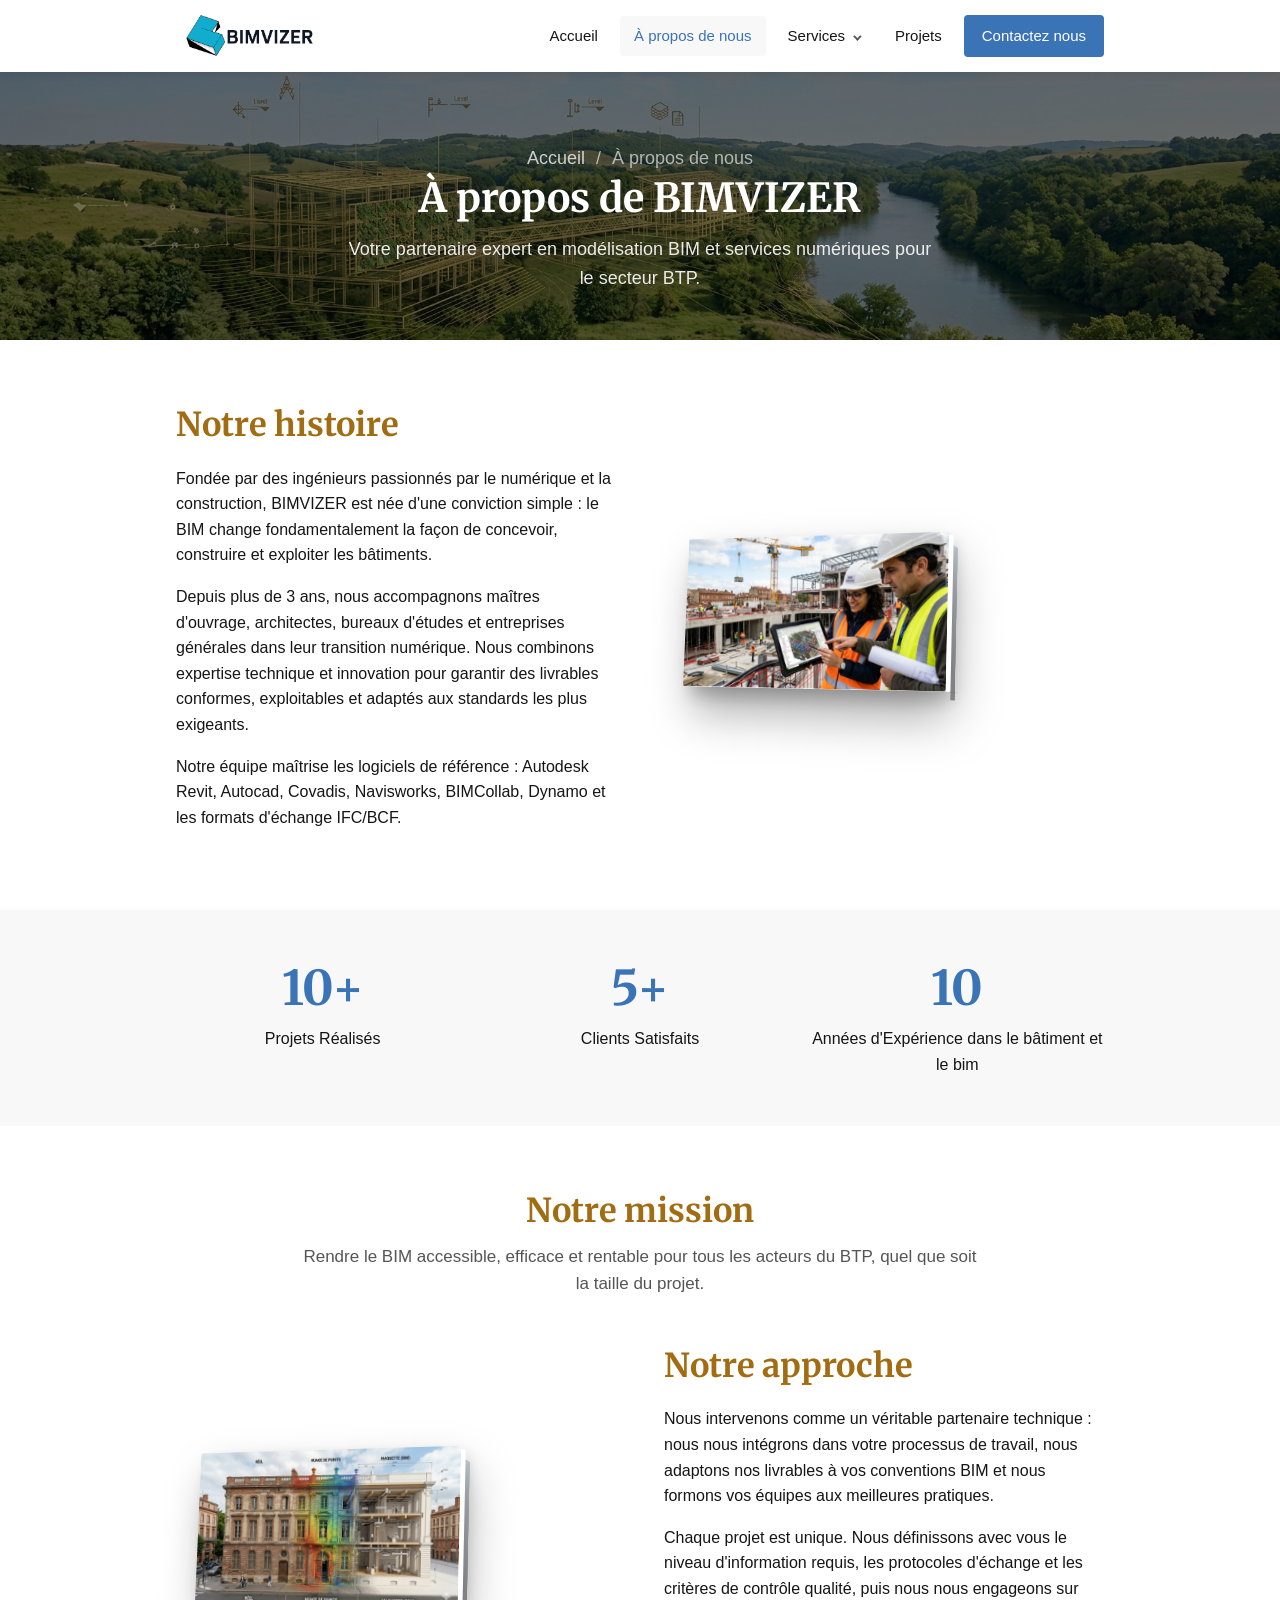
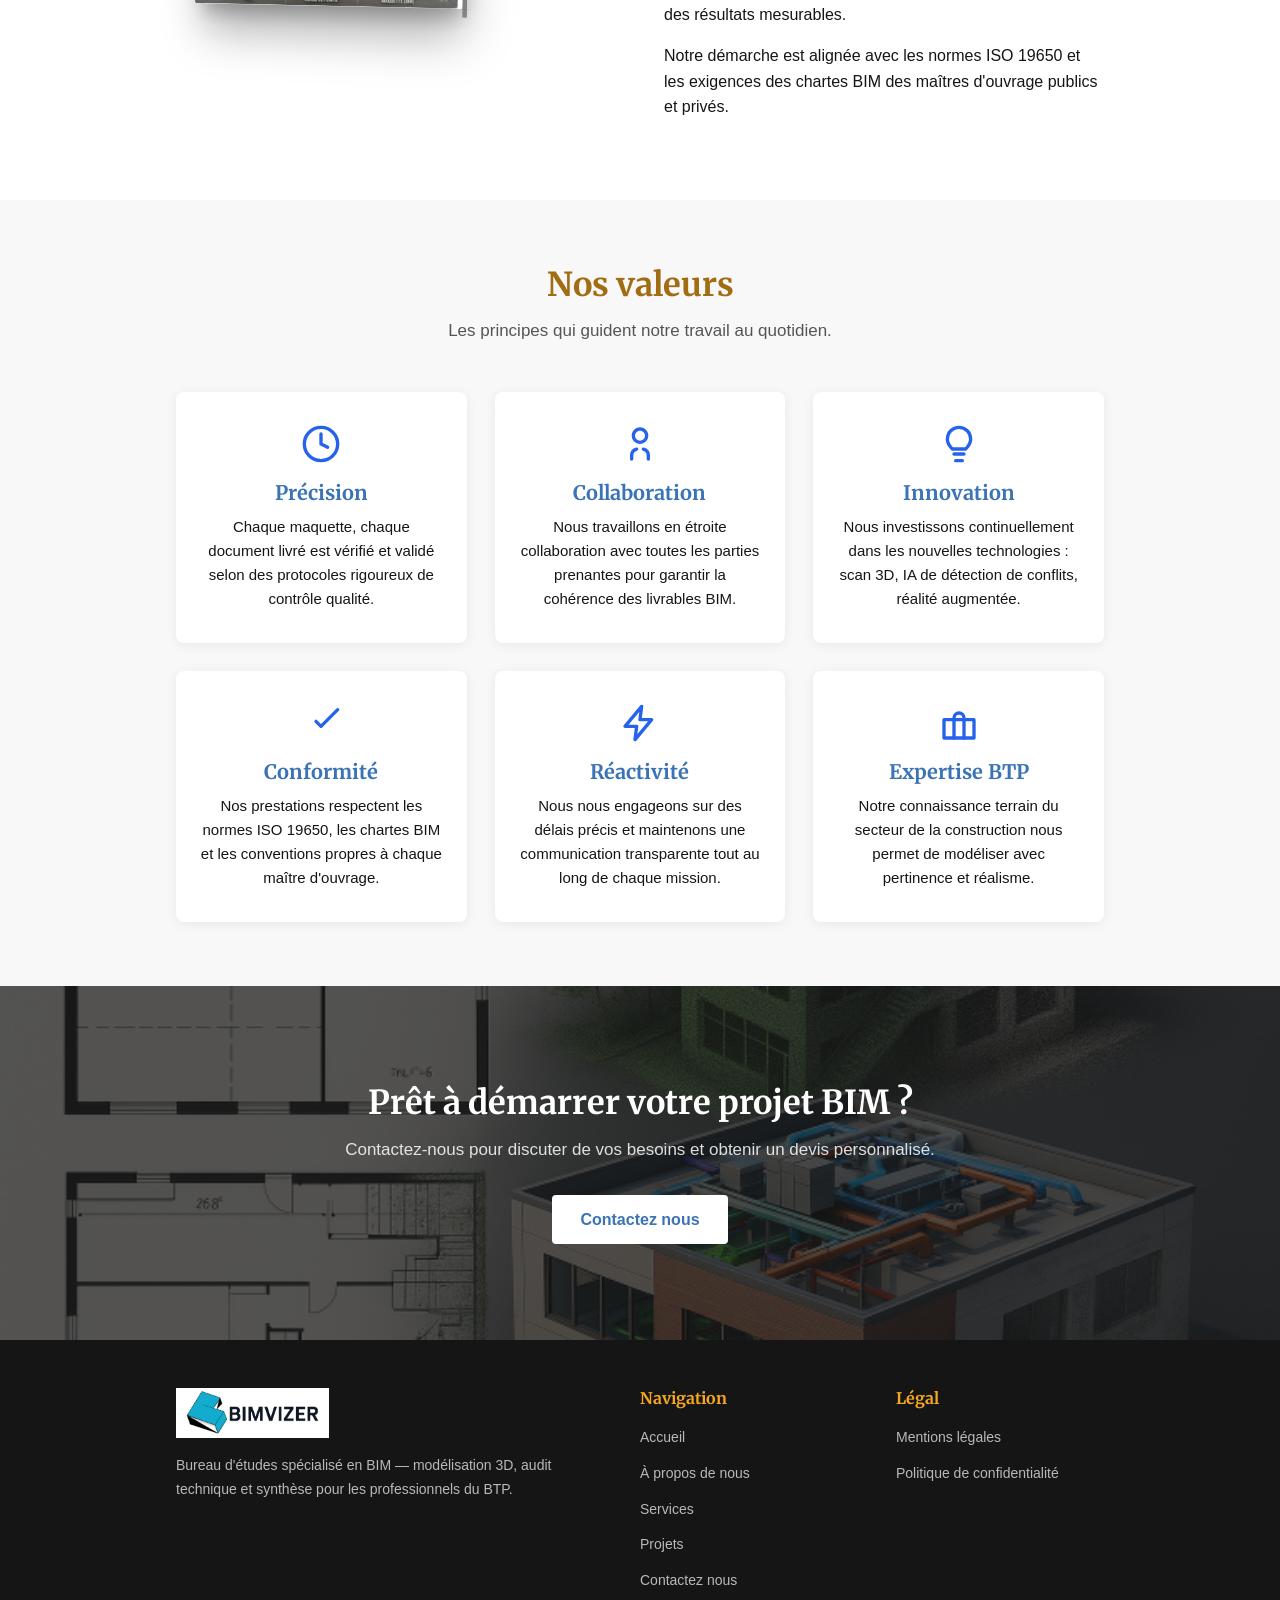
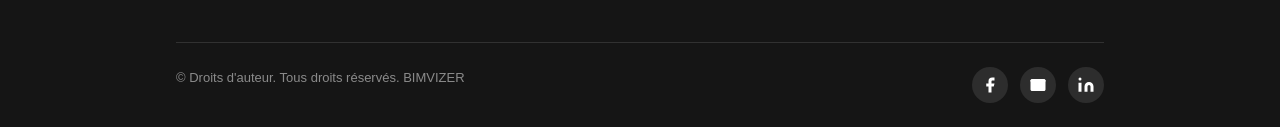
==== commit 780e1169: "synthese" ====
--- a/pages/a-propos.html
+++ b/pages/a-propos.html
@@ -5,7 +5,11 @@
   <meta name="viewport" content="width=device-width, initial-scale=1">
   <title>À propos de nous — BIMVIZER</title>
   <meta name="description" content="Découvrez l'équipe et les valeurs de BIMVIZER, bureau d'études spécialisé en BIM.">
-  <link rel="icon" href="/assets/images/favicon.png" type="image/png">
+  <link rel="icon" href="/favicon.ico">
+  <link rel="icon" type="image/png" sizes="32x32" href="/favicon-32x32.png">
+  <link rel="icon" type="image/png" sizes="16x16" href="/favicon-16x16.png">
+  <link rel="apple-touch-icon" href="/apple-touch-icon.png">
+  <link rel="manifest" href="/site.webmanifest">
   <link rel="stylesheet" href="../css/style.css">
 </head>
 <body>
@@ -28,7 +32,7 @@
         <div class="nav-dropdown__menu">
           <a href="modelisation-3d.html">Modélisation 3D BIM</a>
           <a href="audit-bim.html">Audit & Contrôle qualité BIM</a>
-          <a href="coordination-bim.html">Coordination BIM</a>
+          <a href="coordination-bim.html">Synthèse BIM</a>
           <a href="services.html#releve">Relevé / Scan 3D</a>
         </div>
       </div>
@@ -198,7 +202,7 @@
     <div class="footer-top">
       <div class="footer-brand">
         <img src="/assets/images/logo-nav.png" alt="BIMVIZER">
-        <p>Bureau d'études spécialisé en BIM&nbsp;— modélisation 3D, audit technique et coordination pour les professionnels du BTP.</p>
+        <p>Bureau d'études spécialisé en BIM&nbsp;— modélisation 3D, audit technique et synthèse pour les professionnels du BTP.</p>
       </div>
       <div class="footer-col">
         <h4>Navigation</h4>
